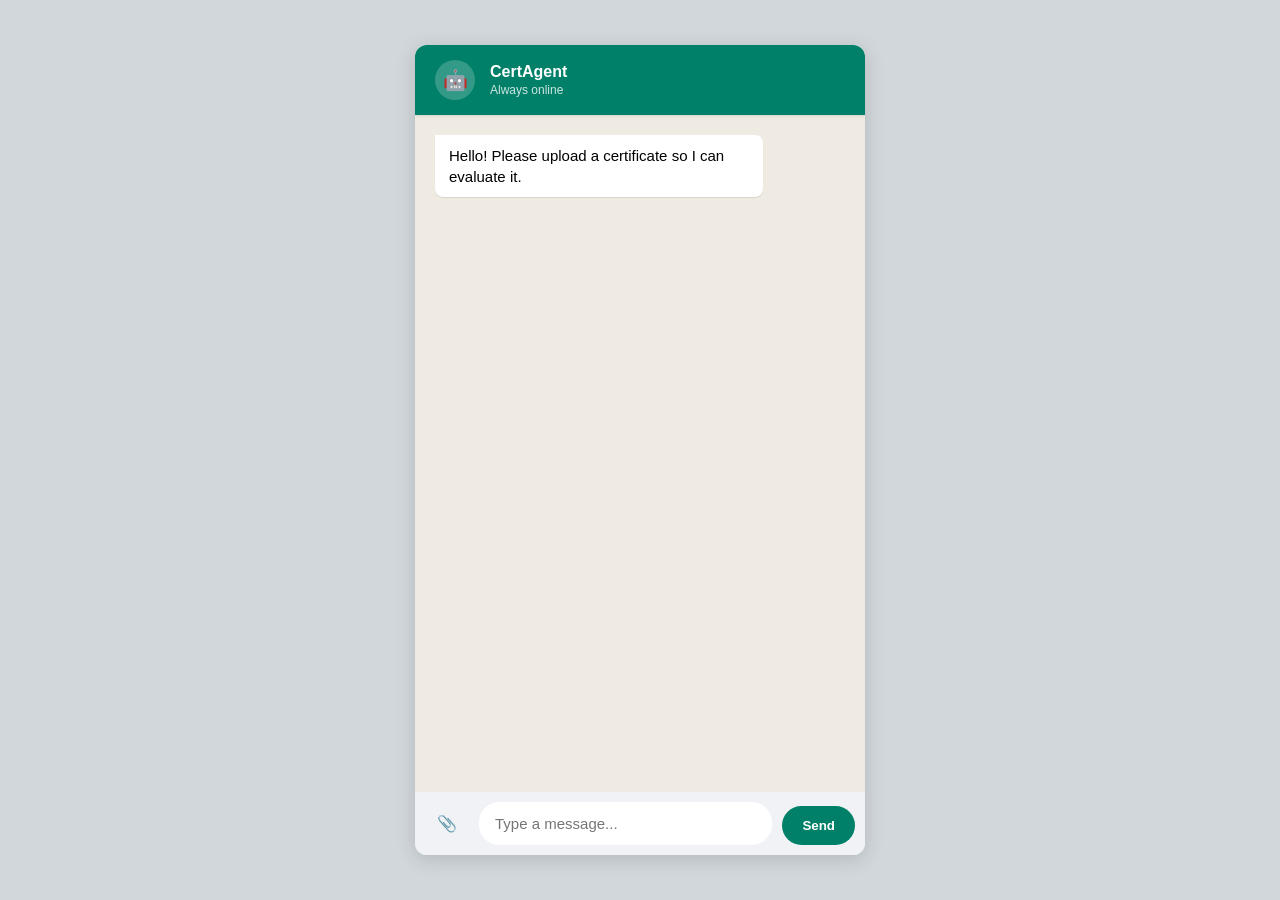
==== templates/index.html @ da837bd7 "updates" ====
<!DOCTYPE html>
<html lang="en">
<head>
    <meta charset="UTF-8">
    <meta name="viewport" content="width=device-width, initial-scale=1.0, maximum-scale=1.0, user-scalable=no">
    <title>CertAgent</title>
    <script src="https://ajax.googleapis.com/ajax/libs/jquery/3.6.0/jquery.min.js"></script>
    <style>
        /* --- 1. GLOBAL & RESET --- */
        * { box-sizing: border-box; margin: 0; padding: 0; outline: none; }
        body {
            font-family: -apple-system, BlinkMacSystemFont, "Segoe UI", Roboto, Helvetica, Arial, sans-serif;
            background-color: #e5ddd5; /* WhatsApp-like muted background */
            display: flex;
            justify-content: center;
            height: 100vh;
            overflow: hidden;
        }

        /* --- 2. RESPONSIVE CONTAINER --- */
        .app-container {
            width: 100%;
            height: 100%;
            background-color: #fff;
            display: flex;
            flex-direction: column;
            position: relative;
        }

        /* Desktop Adjustments */
        @media (min-width: 768px) {
            body { align-items: center; background-color: #d1d7db; }
            .app-container {
                width: 450px;
                height: 90vh;
                border-radius: 12px;
                box-shadow: 0 4px 20px rgba(0,0,0,0.15);
                overflow: hidden;
            }
        }

        /* --- 3. CHAT HEADER --- */
        header {
            background-color: #008069;
            color: white;
            padding: 15px 20px;
            display: flex;
            align-items: center;
            gap: 15px;
            box-shadow: 0 1px 3px rgba(0,0,0,0.1);
            z-index: 10;
        }
        .avatar {
            width: 40px;
            height: 40px;
            background: rgba(255,255,255,0.2);
            border-radius: 50%;
            display: flex;
            align-items: center;
            justify-content: center;
            font-size: 20px;
        }
        .header-info h2 { font-size: 16px; font-weight: 600; }
        .header-info p { font-size: 12px; opacity: 0.8; margin-top: 2px; }

        /* --- 4. CHAT AREA --- */
        #chat-box {
            flex: 1;
            overflow-y: auto;
            padding: 20px;
            background-color: #efeae2; /* Chat pattern bg color */
            background-image: url("https://user-images.githubusercontent.com/15075759/28719144-86dc0f70-73b1-11e7-911d-60d70fcded21.png");
            background-repeat: repeat;
            display: flex;
            flex-direction: column;
            gap: 10px;
        }

        /* Scrollbar Styling */
        #chat-box::-webkit-scrollbar { width: 6px; }
        #chat-box::-webkit-scrollbar-thumb { background-color: rgba(0,0,0,0.2); border-radius: 3px; }

        /* Message Bubbles */
        .message {
            max-width: 80%;
            padding: 10px 14px;
            border-radius: 8px;
            font-size: 15px;
            line-height: 1.4;
            position: relative;
            word-wrap: break-word;
            box-shadow: 0 1px 1px rgba(0,0,0,0.1);
        }

        .user-msg {
            align-self: flex-end;
            background-color: #d9fdd3;
            border-top-right-radius: 0;
        }

        .bot-msg {
            align-self: flex-start;
            background-color: #ffffff;
            border-top-left-radius: 0;
        }

        /* Bold Text Styling */
        .bot-msg strong, .user-msg strong {
            font-weight: 700;
            color: #111;
        }

        /* File Attachment in Chat History */
        .chat-image {
            max-width: 100%;
            border-radius: 6px;
            margin-top: 5px;
            display: block;
            border: 1px solid rgba(0,0,0,0.1);
        }

        /* --- 5. LOADING ANIMATION (ASCII) --- */
        .loading-ascii {
            font-family: monospace;
            letter-spacing: 2px;
            color: #666;
            font-weight: bold;
        }

        /* --- 6. INPUT AREA --- */
        .input-area {
            background: #f0f2f5;
            padding: 10px;
            display: flex;
            flex-direction: column;
            gap: 10px;
        }

        /* Preview Container (Pops up when file selected) */
        #preview-container {
            display: none;
            padding: 10px;
            background: #e9edef;
            border-radius: 8px;
            position: relative;
            animation: slideUp 0.2s ease-out;
        }
        
        @keyframes slideUp {
            from { transform: translateY(10px); opacity: 0; }
            to { transform: translateY(0); opacity: 1; }
        }

        .preview-box {
            display: flex;
            align-items: center;
            gap: 10px;
            background: white;
            padding: 8px;
            border-radius: 6px;
            border: 1px solid #ddd;
        }
        
        .preview-thumb {
            width: 40px;
            height: 40px;
            object-fit: cover;
            border-radius: 4px;
            background: #eee;
        }

        .remove-file {
            margin-left: auto;
            color: #ff4444;
            cursor: pointer;
            font-weight: bold;
            padding: 5px;
        }

        /* Input Controls */
        .controls {
            display: flex;
            gap: 10px;
            align-items: flex-end;
        }

        .file-btn {
            padding: 12px;
            cursor: pointer;
            color: #54656f;
            transition: color 0.2s;
        }
        .file-btn:hover { color: #008069; }

        input[type="text"] {
            flex: 1;
            padding: 12px 15px;
            border-radius: 20px;
            border: 1px solid white;
            background: white;
            font-size: 15px;
        }
        input[type="text"]:focus { border-color: #008069; }

        button.send-btn {
            background: #008069;
            color: white;
            border: none;
            padding: 12px 20px;
            border-radius: 20px;
            font-weight: 600;
            cursor: pointer;
            transition: background 0.2s;
        }
        button.send-btn:hover { background: #006b58; }

    </style>
</head>
<body>

<div class="app-container">
    <header>
        <div class="avatar">🤖</div>
        <div class="header-info">
            <h2>CertAgent</h2>
            <p>Always online</p>
        </div>
    </header>

    <div id="chat-box">
        <div class="message bot-msg">Hello! Please upload a certificate so I can evaluate it.</div>
    </div>

    <div class="input-area">
        <div id="preview-container">
            <div class="preview-box">
                <img id="preview-img" class="preview-thumb" alt="Preview">
                <span id="preview-name" style="font-size: 13px; color: #333; overflow: hidden; white-space: nowrap; max-width: 150px;">filename.jpg</span>
                <span class="remove-file" onclick="clearFile()">✕</span>
            </div>
        </div>

        <form id="chat-form" class="controls">
            <label class="file-btn" title="Attach Certificate">
                📎 <input type="file" id="file-input" accept="image/*,.pdf" style="display: none;">
            </label>
            <input type="text" id="msg-input" placeholder="Type a message..." autocomplete="off">
            <button type="submit" class="send-btn">Send</button>
        </form>
    </div>
</div>

<script>
    const chatBox = document.getElementById('chat-box');
    const fileInput = document.getElementById('file-input');
    const previewContainer = document.getElementById('preview-container');
    const previewImg = document.getElementById('preview-img');
    const previewName = document.getElementById('preview-name');
    let currentFile = null;

    // --- 1. FILE HANDLING ---
    fileInput.addEventListener('change', function(e) {
        if (this.files && this.files[0]) {
            currentFile = this.files[0];
            previewName.textContent = currentFile.name;
            
            // Show preview if image
            const reader = new FileReader();
            reader.onload = function(e) {
                previewImg.src = e.target.result;
            }
            reader.readAsDataURL(currentFile);
            
            previewContainer.style.display = 'block';
        }
    });

    function clearFile() {
        fileInput.value = '';
        currentFile = null;
        previewContainer.style.display = 'none';
    }

    // --- 2. MESSAGE SENDING ---
    document.getElementById('chat-form').addEventListener('submit', async (e) => {
        e.preventDefault();
        const text = document.getElementById('msg-input').value;
        
        if (!text && !currentFile) return;

        // A. Add User Message
        let userHtml = text;
        if (currentFile) {
            // If file attached, show it in chat history
            const objUrl = URL.createObjectURL(currentFile);
            userHtml += `<br><img src="${objUrl}" class="chat-image">`;
        }
        addMessage(userHtml, 'user-msg');

        // Prepare Payload
        const formData = new FormData();
        formData.append('message', text);
        if (currentFile) formData.append('file', currentFile);

        // Clear Inputs
        document.getElementById('msg-input').value = '';
        clearFile();

        // B. Add "Thinking" Animation (The Matrix Effect)
        const loadingId = addLoadingMessage();

        // C. Fetch from Backend
        try {
            const response = await fetch('/chat', { method: 'POST', body: formData });
            const data = await response.json();
            
            // D. Stop Animation & Stream Text
            stopLoadingAndStream(loadingId, data.response);
        } catch (err) {
            stopLoadingAndStream(loadingId, "⚠️ Connection Error. Please try again.");
        }
    });

    // --- 3. UI HELPERS ---

    function addMessage(htmlContent, className) {
        const div = document.createElement('div');
        div.className = `message ${className}`;
        div.innerHTML = htmlContent; // Note: We use innerHTML to support bold tags/images
        chatBox.appendChild(div);
        scrollToBottom();
        return div;
    }

    function scrollToBottom() {
        chatBox.scrollTop = chatBox.scrollHeight;
    }

    // --- 4. ASCII ANIMATION LOGIC ---

    function addLoadingMessage() {
        const id = 'loader-' + Date.now();
        const div = document.createElement('div');
        div.className = 'message bot-msg loading-ascii';
        div.id = id;
        div.textContent = '( ... )'; // Initial state
        chatBox.appendChild(div);
        scrollToBottom();

        // Start Random Char Animation
        const chars = "!@#$%^&*()_+~`|}{[]:;?><,./-=abcdefghijklmnopqrstuvwxyzABCDEFGHIJKLMNOPQRSTUVWXYZ1234567890";
        const interval = setInterval(() => {
            const r1 = chars[Math.floor(Math.random() * chars.length)];
            const r2 = chars[Math.floor(Math.random() * chars.length)];
            const r3 = chars[Math.floor(Math.random() * chars.length)];
            document.getElementById(id).innerHTML = `<strong>${r1}${r2}${r3}</strong>`;
        }, 80); // Fast flicker (80ms)

        // Store interval ID on the element so we can stop it later
        div.dataset.interval = interval;
        return id;
    }

    function stopLoadingAndStream(elementId, finalText) {
        const el = document.getElementById(elementId);
        if (!el) return;

        // Stop the ASCII flicker
        clearInterval(el.dataset.interval);
        el.classList.remove('loading-ascii');
        el.innerHTML = ''; 

        // 2. Format the Text
        // Step A: Handle the specific "**--" pattern
        // We replace "**--" with a Line Break (<br>) and a Bold Start (<strong>)
        // We also remove the actual "--" characters to make it look cleaner
        let parsedText = finalText.replace(/\*\*--(.*?)\*\*/g, '<br><strong>$1</strong>');

        // Step B: Handle any remaining normal bolding (**text**)
        parsedText = parsedText.replace(/\*\*(.*?)\*\*/g, '<strong>$1</strong>');

        // Step C: Handle standard newlines just in case (\n)
        parsedText = parsedText.replace(/\n/g, '<br>');

        // 3. Prepare for Typing Effect
        // We add a space around <br> tags so the splitter treats them as separate "words"
        // This prevents the typewriter from breaking the HTML tags
        parsedText = parsedText.replace(/<br>/g, ' <br> ');

        const words = parsedText.split(' '); 
        
        let i = 0;
        function typeWriter() {
            if (i < words.length) {
                // If the "word" is just a break tag, simple append it without space
                if (words[i] === '<br>') {
                    el.innerHTML += '<br>';
                } else {
                    // Append word + space
                    el.innerHTML += words[i] + ' ';
                }
                
                // Auto-scroll to keep new text visible
                scrollToBottom();
                
                i++;
                // Typing speed (30ms is faster and smoother)
                setTimeout(typeWriter, 30); 
            }
        }
        typeWriter();
    }
</script>

</body>
</html>
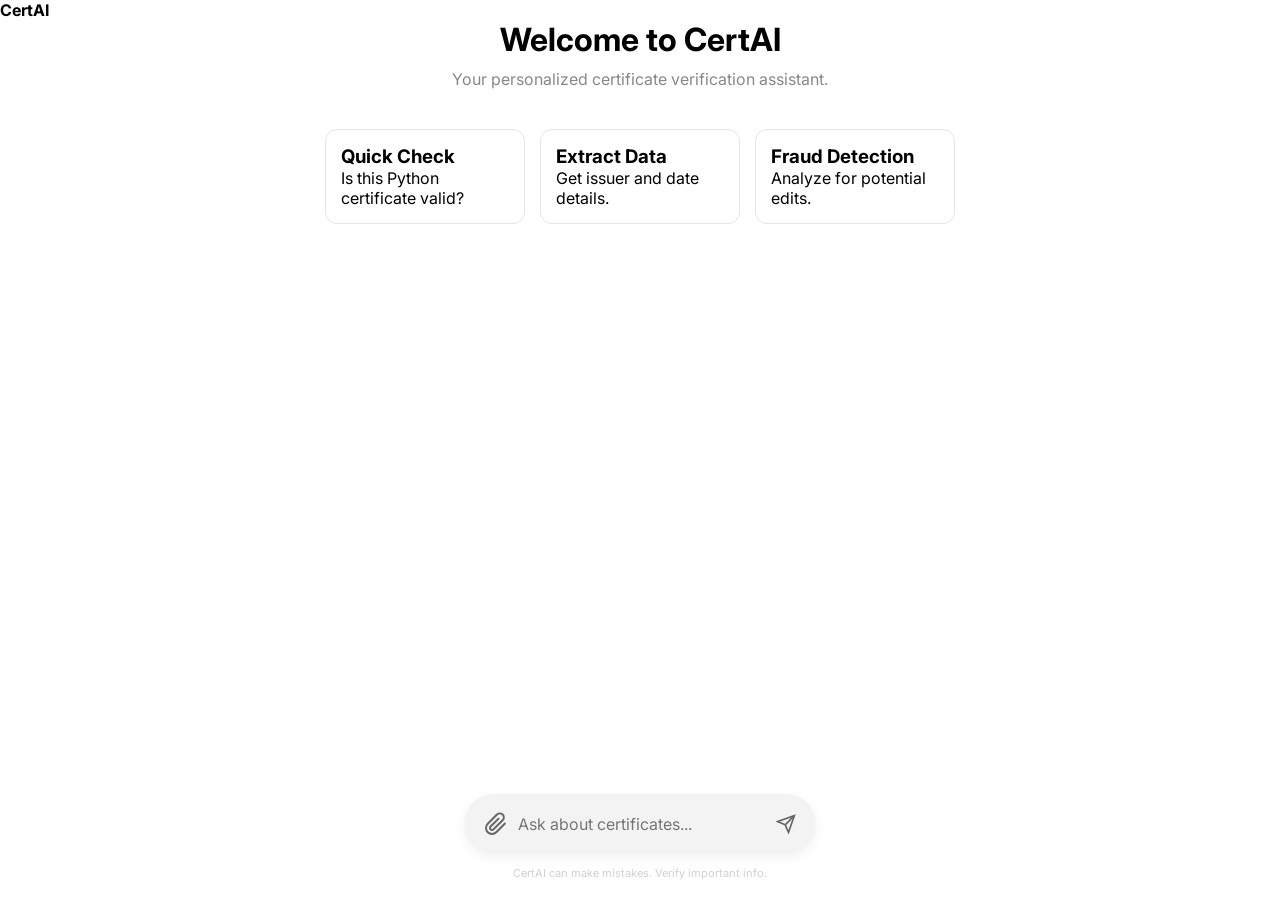
==== commit 078c62d1: "deploying" ====
--- a/templates/index.html
+++ b/templates/index.html
@@ -2,413 +2,189 @@
 <html lang="en">
 <head>
     <meta charset="UTF-8">
-    <meta name="viewport" content="width=device-width, initial-scale=1.0, maximum-scale=1.0, user-scalable=no">
-    <title>CertAgent</title>
+    <meta name="viewport" content="width=device-width, initial-scale=1.0">
+    <title>CertAI</title>
+    <link href="https://fonts.googleapis.com/css2?family=Inter:wght@400;500;600;700&display=swap" rel="stylesheet">
+    <link rel="stylesheet" href="/static/style.css">
     <script src="https://ajax.googleapis.com/ajax/libs/jquery/3.6.0/jquery.min.js"></script>
-    <style>
-        /* --- 1. GLOBAL & RESET --- */
-        * { box-sizing: border-box; margin: 0; padding: 0; outline: none; }
-        body {
-            font-family: -apple-system, BlinkMacSystemFont, "Segoe UI", Roboto, Helvetica, Arial, sans-serif;
-            background-color: #e5ddd5; /* WhatsApp-like muted background */
-            display: flex;
-            justify-content: center;
-            height: 100vh;
-            overflow: hidden;
-        }
-
-        /* --- 2. RESPONSIVE CONTAINER --- */
-        .app-container {
-            width: 100%;
-            height: 100%;
-            background-color: #fff;
-            display: flex;
-            flex-direction: column;
-            position: relative;
-        }
-
-        /* Desktop Adjustments */
-        @media (min-width: 768px) {
-            body { align-items: center; background-color: #d1d7db; }
-            .app-container {
-                width: 450px;
-                height: 90vh;
-                border-radius: 12px;
-                box-shadow: 0 4px 20px rgba(0,0,0,0.15);
-                overflow: hidden;
-            }
-        }
-
-        /* --- 3. CHAT HEADER --- */
-        header {
-            background-color: #008069;
-            color: white;
-            padding: 15px 20px;
-            display: flex;
-            align-items: center;
-            gap: 15px;
-            box-shadow: 0 1px 3px rgba(0,0,0,0.1);
-            z-index: 10;
-        }
-        .avatar {
-            width: 40px;
-            height: 40px;
-            background: rgba(255,255,255,0.2);
-            border-radius: 50%;
-            display: flex;
-            align-items: center;
-            justify-content: center;
-            font-size: 20px;
-        }
-        .header-info h2 { font-size: 16px; font-weight: 600; }
-        .header-info p { font-size: 12px; opacity: 0.8; margin-top: 2px; }
-
-        /* --- 4. CHAT AREA --- */
-        #chat-box {
-            flex: 1;
-            overflow-y: auto;
-            padding: 20px;
-            background-color: #efeae2; /* Chat pattern bg color */
-            background-image: url("https://user-images.githubusercontent.com/15075759/28719144-86dc0f70-73b1-11e7-911d-60d70fcded21.png");
-            background-repeat: repeat;
-            display: flex;
-            flex-direction: column;
-            gap: 10px;
-        }
-
-        /* Scrollbar Styling */
-        #chat-box::-webkit-scrollbar { width: 6px; }
-        #chat-box::-webkit-scrollbar-thumb { background-color: rgba(0,0,0,0.2); border-radius: 3px; }
-
-        /* Message Bubbles */
-        .message {
-            max-width: 80%;
-            padding: 10px 14px;
-            border-radius: 8px;
-            font-size: 15px;
-            line-height: 1.4;
-            position: relative;
-            word-wrap: break-word;
-            box-shadow: 0 1px 1px rgba(0,0,0,0.1);
-        }
-
-        .user-msg {
-            align-self: flex-end;
-            background-color: #d9fdd3;
-            border-top-right-radius: 0;
-        }
-
-        .bot-msg {
-            align-self: flex-start;
-            background-color: #ffffff;
-            border-top-left-radius: 0;
-        }
-
-        /* Bold Text Styling */
-        .bot-msg strong, .user-msg strong {
-            font-weight: 700;
-            color: #111;
-        }
-
-        /* File Attachment in Chat History */
-        .chat-image {
-            max-width: 100%;
-            border-radius: 6px;
-            margin-top: 5px;
-            display: block;
-            border: 1px solid rgba(0,0,0,0.1);
-        }
-
-        /* --- 5. LOADING ANIMATION (ASCII) --- */
-        .loading-ascii {
-            font-family: monospace;
-            letter-spacing: 2px;
-            color: #666;
-            font-weight: bold;
-        }
-
-        /* --- 6. INPUT AREA --- */
-        .input-area {
-            background: #f0f2f5;
-            padding: 10px;
-            display: flex;
-            flex-direction: column;
-            gap: 10px;
-        }
-
-        /* Preview Container (Pops up when file selected) */
-        #preview-container {
-            display: none;
-            padding: 10px;
-            background: #e9edef;
-            border-radius: 8px;
-            position: relative;
-            animation: slideUp 0.2s ease-out;
-        }
-        
-        @keyframes slideUp {
-            from { transform: translateY(10px); opacity: 0; }
-            to { transform: translateY(0); opacity: 1; }
-        }
-
-        .preview-box {
-            display: flex;
-            align-items: center;
-            gap: 10px;
-            background: white;
-            padding: 8px;
-            border-radius: 6px;
-            border: 1px solid #ddd;
-        }
-        
-        .preview-thumb {
-            width: 40px;
-            height: 40px;
-            object-fit: cover;
-            border-radius: 4px;
-            background: #eee;
-        }
-
-        .remove-file {
-            margin-left: auto;
-            color: #ff4444;
-            cursor: pointer;
-            font-weight: bold;
-            padding: 5px;
-        }
-
-        /* Input Controls */
-        .controls {
-            display: flex;
-            gap: 10px;
-            align-items: flex-end;
-        }
-
-        .file-btn {
-            padding: 12px;
-            cursor: pointer;
-            color: #54656f;
-            transition: color 0.2s;
-        }
-        .file-btn:hover { color: #008069; }
-
-        input[type="text"] {
-            flex: 1;
-            padding: 12px 15px;
-            border-radius: 20px;
-            border: 1px solid white;
-            background: white;
-            font-size: 15px;
-        }
-        input[type="text"]:focus { border-color: #008069; }
-
-        button.send-btn {
-            background: #008069;
-            color: white;
-            border: none;
-            padding: 12px 20px;
-            border-radius: 20px;
-            font-weight: 600;
-            cursor: pointer;
-            transition: background 0.2s;
-        }
-        button.send-btn:hover { background: #006b58; }
-
-    </style>
 </head>
 <body>
 
 <div class="app-container">
-    <header>
-        <div class="avatar">🤖</div>
-        <div class="header-info">
-            <h2>CertAgent</h2>
-            <p>Always online</p>
+    
+
+    <main class="main-content">
+        
+        <header class="mobile-header">
+            <strong>CertAI</strong> 
+        </header>
+
+        <div class="content-wrapper">
+            
+            <div id="welcome-screen" class="welcome-container">
+                <h1>Welcome to <span class="gradient-text">CertAI</span></h1>
+                <p class="subtitle">Your personalized certificate verification assistant.</p>
+
+                <div class="suggestion-grid">
+                    <div class="card" onclick="useSuggestion('Is this Python certificate valid?')">
+                        <h3>Quick Check</h3>
+                        <p>Is this Python certificate valid?</p>
+                    </div>
+                    <div class="card" onclick="useSuggestion('Extract the issuer and date from this file.')">
+                        <h3>Extract Data</h3>
+                        <p>Get issuer and date details.</p>
+                    </div>
+                    <div class="card" onclick="useSuggestion('Does this look fake?')">
+                        <h3>Fraud Detection</h3>
+                        <p>Analyze for potential edits.</p>
+                    </div>
+                </div>
+            </div>
+
+            <div id="chat-history" class="chat-history" style="display: none;">
+                </div>
+
+            <div class="input-section">
+                
+                <div id="file-preview" class="file-preview">
+                    <span id="file-name">filename.pdf</span>
+                    <button onclick="clearFile()">×</button>
+                </div>
+
+                <form id="chat-form" class="input-container">
+                    <div class="input-wrapper">
+                        <label class="attach-btn" title="Attach Certificate">
+                            <svg width="24" height="24" viewBox="0 0 24 24" fill="none" stroke="currentColor" stroke-width="2">
+                                <path d="M21.44 11.05l-9.19 9.19a6 6 0 0 1-8.49-8.49l9.19-9.19a4 4 0 0 1 5.66 5.66l-9.2 9.19a2 2 0 0 1-2.83-2.83l8.49-8.48"></path>
+                            </svg>
+                            <input type="file" id="file-input" accept="image/*,.pdf" hidden>
+                        </label>
+
+                        <input type="text" id="msg-input" placeholder="Ask about certificates..." autocomplete="off">
+                        
+                        <button type="submit" class="send-btn">
+                            <svg width="20" height="20" viewBox="0 0 24 24" fill="none" stroke="currentColor" stroke-width="2">
+                                <line x1="22" y1="2" x2="11" y2="13"></line>
+                                <polygon points="22 2 15 22 11 13 2 9 22 2"></polygon>
+                            </svg>
+                        </button>
+                    </div>
+                </form>
+                <p class="disclaimer">CertAI can make mistakes. Verify important info.</p>
+            </div>
+
         </div>
-    </header>
-
-    <div id="chat-box">
-        <div class="message bot-msg">Hello! Please upload a certificate so I can evaluate it.</div>
-    </div>
-
-    <div class="input-area">
-        <div id="preview-container">
-            <div class="preview-box">
-                <img id="preview-img" class="preview-thumb" alt="Preview">
-                <span id="preview-name" style="font-size: 13px; color: #333; overflow: hidden; white-space: nowrap; max-width: 150px;">filename.jpg</span>
-                <span class="remove-file" onclick="clearFile()">✕</span>
-            </div>
-        </div>
-
-        <form id="chat-form" class="controls">
-            <label class="file-btn" title="Attach Certificate">
-                📎 <input type="file" id="file-input" accept="image/*,.pdf" style="display: none;">
-            </label>
-            <input type="text" id="msg-input" placeholder="Type a message..." autocomplete="off">
-            <button type="submit" class="send-btn">Send</button>
-        </form>
-    </div>
+    </main>
 </div>
 
 <script>
-    const chatBox = document.getElementById('chat-box');
+    const welcomeScreen = document.getElementById('welcome-screen');
+    const chatHistory = document.getElementById('chat-history');
     const fileInput = document.getElementById('file-input');
-    const previewContainer = document.getElementById('preview-container');
-    const previewImg = document.getElementById('preview-img');
-    const previewName = document.getElementById('preview-name');
+    const filePreview = document.getElementById('file-preview');
+    const msgInput = document.getElementById('msg-input');
     let currentFile = null;
 
-    // --- 1. FILE HANDLING ---
+    // --- 1. HANDLE SUGGESTIONS ---
+    function useSuggestion(text) {
+        msgInput.value = text;
+        msgInput.focus();
+    }
+    const fileNameSpan = document.getElementById('file-name');
+
+    // 1. When a file is selected -> Show the container (Button + Name)
     fileInput.addEventListener('change', function(e) {
         if (this.files && this.files[0]) {
             currentFile = this.files[0];
-            previewName.textContent = currentFile.name;
             
-            // Show preview if image
-            const reader = new FileReader();
-            reader.onload = function(e) {
-                previewImg.src = e.target.result;
-            }
-            reader.readAsDataURL(currentFile);
+            // Update text
+            fileNameSpan.textContent = currentFile.name;
             
-            previewContainer.style.display = 'block';
+            // Add class to make the whole div (and button) appear
+            filePreview.classList.add('show');
         }
     });
 
+    // 2. When 'X' is clicked -> Hide everything
     function clearFile() {
-        fileInput.value = '';
+        // Reset input value so same file can be selected again if needed
+        fileInput.value = ''; 
         currentFile = null;
-        previewContainer.style.display = 'none';
+        
+        // Clear text (optional, but good for cleanup)
+        fileNameSpan.textContent = ""; 
+        
+        // Remove class to hide the whole div (and button)
+        filePreview.classList.remove('show');
     }
 
-    // --- 2. MESSAGE SENDING ---
+    // --- 3. SUBMIT LOGIC ---
     document.getElementById('chat-form').addEventListener('submit', async (e) => {
         e.preventDefault();
-        const text = document.getElementById('msg-input').value;
-        
+        const text = msgInput.value;
         if (!text && !currentFile) return;
 
-        // A. Add User Message
+        // UI Transition: Hide Welcome, Show Chat
+        welcomeScreen.style.display = 'none';
+        chatHistory.style.display = 'flex';
+
+        // Add User Message
         let userHtml = text;
-        if (currentFile) {
-            // If file attached, show it in chat history
-            const objUrl = URL.createObjectURL(currentFile);
-            userHtml += `<br><img src="${objUrl}" class="chat-image">`;
-        }
-        addMessage(userHtml, 'user-msg');
+        if (currentFile) userHtml += `<br><small>📎 ${currentFile.name}</small>`;
+        addMessage(userHtml, 'user');
 
-        // Prepare Payload
+        // Prepare Data
         const formData = new FormData();
         formData.append('message', text);
         if (currentFile) formData.append('file', currentFile);
 
         // Clear Inputs
-        document.getElementById('msg-input').value = '';
+        msgInput.value = '';
         clearFile();
 
-        // B. Add "Thinking" Animation (The Matrix Effect)
-        const loadingId = addLoadingMessage();
+        // Loading State
+        const loaderId = addLoader();
 
-        // C. Fetch from Backend
         try {
             const response = await fetch('/chat', { method: 'POST', body: formData });
             const data = await response.json();
-            
-            // D. Stop Animation & Stream Text
-            stopLoadingAndStream(loadingId, data.response);
+            stopLoader(loaderId, data.response);
         } catch (err) {
-            stopLoadingAndStream(loadingId, "⚠️ Connection Error. Please try again.");
+            stopLoader(loaderId, "⚠️ Error connecting to server.");
         }
     });
 
-    // --- 3. UI HELPERS ---
-
-    function addMessage(htmlContent, className) {
+    // --- 4. HELPERS ---
+    function addMessage(html, sender) {
         const div = document.createElement('div');
-        div.className = `message ${className}`;
-        div.innerHTML = htmlContent; // Note: We use innerHTML to support bold tags/images
-        chatBox.appendChild(div);
-        scrollToBottom();
-        return div;
+        div.className = `message ${sender}`;
+        div.innerHTML = sender === 'bot' ? 
+            `<div class="bot-icon">✳️</div><div class="msg-content">${html}</div>` : 
+            `<div class="msg-content">${html}</div>`;
+        chatHistory.appendChild(div);
+        chatHistory.scrollTop = chatHistory.scrollHeight;
     }
 
-    function scrollToBottom() {
-        chatBox.scrollTop = chatBox.scrollHeight;
-    }
-
-    // --- 4. ASCII ANIMATION LOGIC ---
-
-    function addLoadingMessage() {
+    function addLoader() {
         const id = 'loader-' + Date.now();
         const div = document.createElement('div');
-        div.className = 'message bot-msg loading-ascii';
-        div.id = id;
-        div.textContent = '( ... )'; // Initial state
-        chatBox.appendChild(div);
-        scrollToBottom();
-
-        // Start Random Char Animation
-        const chars = "!@#$%^&*()_+~`|}{[]:;?><,./-=abcdefghijklmnopqrstuvwxyzABCDEFGHIJKLMNOPQRSTUVWXYZ1234567890";
-        const interval = setInterval(() => {
-            const r1 = chars[Math.floor(Math.random() * chars.length)];
-            const r2 = chars[Math.floor(Math.random() * chars.length)];
-            const r3 = chars[Math.floor(Math.random() * chars.length)];
-            document.getElementById(id).innerHTML = `<strong>${r1}${r2}${r3}</strong>`;
-        }, 80); // Fast flicker (80ms)
-
-        // Store interval ID on the element so we can stop it later
-        div.dataset.interval = interval;
+        div.className = 'message bot';
+        div.innerHTML = `<div class="bot-icon">✳️</div><div class="msg-content" id="${id}"><span class="thinking">Thinking...</span></div>`;
+        chatHistory.appendChild(div);
+        chatHistory.scrollTop = chatHistory.scrollHeight;
         return id;
     }
 
-    function stopLoadingAndStream(elementId, finalText) {
-        const el = document.getElementById(elementId);
-        if (!el) return;
-
-        // Stop the ASCII flicker
-        clearInterval(el.dataset.interval);
-        el.classList.remove('loading-ascii');
-        el.innerHTML = ''; 
-
-        // 2. Format the Text
-        // Step A: Handle the specific "**--" pattern
-        // We replace "**--" with a Line Break (<br>) and a Bold Start (<strong>)
-        // We also remove the actual "--" characters to make it look cleaner
-        let parsedText = finalText.replace(/\*\*--(.*?)\*\*/g, '<br><strong>$1</strong>');
-
-        // Step B: Handle any remaining normal bolding (**text**)
-        parsedText = parsedText.replace(/\*\*(.*?)\*\*/g, '<strong>$1</strong>');
-
-        // Step C: Handle standard newlines just in case (\n)
-        parsedText = parsedText.replace(/\n/g, '<br>');
-
-        // 3. Prepare for Typing Effect
-        // We add a space around <br> tags so the splitter treats them as separate "words"
-        // This prevents the typewriter from breaking the HTML tags
-        parsedText = parsedText.replace(/<br>/g, ' <br> ');
-
-        const words = parsedText.split(' '); 
+    function stopLoader(id, text) {
+        const el = document.getElementById(id);
+        if(!el) return;
         
-        let i = 0;
-        function typeWriter() {
-            if (i < words.length) {
-                // If the "word" is just a break tag, simple append it without space
-                if (words[i] === '<br>') {
-                    el.innerHTML += '<br>';
-                } else {
-                    // Append word + space
-                    el.innerHTML += words[i] + ' ';
-                }
-                
-                // Auto-scroll to keep new text visible
-                scrollToBottom();
-                
-                i++;
-                // Typing speed (30ms is faster and smoother)
-                setTimeout(typeWriter, 30); 
-            }
-        }
-        typeWriter();
+        // Simple Markdown Parser
+        let parsed = text
+            .replace(/\*\*(.*?)\*\*/g, '<strong>$1</strong>')
+            .replace(/\n/g, '<br>');
+            
+        el.innerHTML = parsed;
     }
 </script>
 
--- a/static/style.css
+++ b/static/style.css
@@ -0,0 +1,185 @@
+/* --- RESET & GLOBAL --- */
+:root {
+    --sidebar-bg: #f9f9f9;
+    --main-bg: #ffffff;
+    --border-color: #e5e5e5;
+    --input-bg: #f3f3f3;
+}
+
+* { box-sizing: border-box; margin: 0; padding: 0; font-family: 'Inter', sans-serif; }
+
+html, body {
+    height: 100%; /* Critical for full height */
+    width: 100%;
+    overflow: hidden; /* Prevent body scroll, handle it in sub-containers */
+}
+
+/* --- THE LAYOUT CONTAINER (20/80 Split) --- */
+.app-container {
+    display: flex;        /* This aligns Sidebar and Main side-by-side */
+    width: 100vw;
+    height: 100vh;        /* Forces full screen height */
+}
+
+/* --- 1. SIDEBAR (20%) --- */
+.sidebar {
+    width: 20%;           /* Exactly 20% width */
+    min-width: 250px;     /* Don't let it get too small */
+    height: 100%;         /* Full height */
+    background: var(--sidebar-bg);
+    border-right: 1px solid var(--border-color);
+    display: flex;
+    flex-direction: column;
+    padding: 20px;
+}
+
+/* Sidebar Elements */
+.brand { font-weight: 600; font-size: 18px; display: flex; align-items: center; gap: 10px; margin-bottom: 30px; }
+.new-chat-btn {
+    width: 100%; padding: 12px; border-radius: 30px; border: 1px solid var(--border-color);
+    background: white; cursor: pointer; display: flex; align-items: center; justify-content: center; gap: 10px;
+    font-size: 14px; margin-bottom: 20px; box-shadow: 0 2px 5px rgba(0,0,0,0.05);
+}
+.new-chat-btn:hover { background: #f0f0f0; }
+
+.nav-links { flex: 1; } /* Pushes footer down */
+.nav-links a {
+    display: flex; align-items: center; gap: 10px; padding: 10px;
+    text-decoration: none; color: #555; border-radius: 8px; margin-bottom: 5px; font-size: 14px;
+}
+.nav-links a:hover, .nav-links a.active { background: #e5e5e5; color: black; }
+
+.sidebar-footer { margin-top: auto; }
+.user-profile { display: flex; align-items: center; gap: 10px; font-size: 14px; padding-top: 15px; border-top: 1px solid #eee; }
+.avatar { width: 32px; height: 32px; background: #ddd; border-radius: 50%; display: flex; align-items: center; justify-content: center; }
+
+
+/* --- 2. MAIN CONTENT (80%) --- */
+.main-content {
+    flex: 1;              /* Takes remaining space (approx 80%) */
+    height: 100%;         /* Full height */
+    display: flex;
+    flex-direction: column;
+    background: var(--main-bg);
+    position: relative;
+}
+
+/* A. Chat History Area (Scrollable) */
+.chat-history {
+    flex: 1;              /* Takes all available vertical space */
+    overflow-y: auto;     /* Enables scrolling ONLY here */
+    padding: 40px 10%;    /* Centered content padding */
+    display: flex;
+    flex-direction: column;
+    gap: 20px;
+    padding-bottom: 120px; /* Space for input bar */
+}
+
+/* B. Welcome Screen (Centered) */
+.welcome-container {
+    flex: 1;
+    display: flex;
+    flex-direction: column;
+    align-items: center;
+    justify-content: center;
+    text-align: center;
+    padding-bottom: 100px;
+}
+h1 { font-size: 32px; margin-bottom: 10px; }
+.subtitle { color: #888; margin-bottom: 40px; }
+
+/* Suggestion Cards */
+.suggestion-grid { display: flex; gap: 15px; justify-content: center; flex-wrap: wrap; }
+.card {
+    border: 1px solid var(--border-color); border-radius: 12px; padding: 15px;
+    width: 200px; text-align: left; cursor: pointer; transition: 0.2s;
+}
+.card:hover { background: #f9f9f9; transform: translateY(-2px); }
+
+/* C. Input Section (Fixed Bottom) */
+.input-section {
+    width: 100%;
+    padding: 20px;
+    background: linear-gradient(to top, white 80%, rgba(255,255,255,0));
+    display: flex;
+    flex-direction: column;
+    align-items: center;
+    position: absolute;   /* Stick to bottom overlay */
+    bottom: 0;
+}
+
+.input-wrapper {
+    width: 100%;
+    max-width: 700px;
+    background: var(--input-bg);
+    border-radius: 30px; /* Rounded pill shape */
+    padding: 10px 20px;
+    display: flex;
+    align-items: center;
+    gap: 10px;
+    box-shadow: 0 4px 12px rgba(0,0,0,0.05);
+}
+
+#msg-input {
+    flex: 1; background: transparent; border: none; font-size: 16px; outline: none; padding: 10px 0;
+}
+.attach-btn, .send-btn {
+    background: none; border: none; cursor: pointer; color: #666; display: flex; align-items: center;
+}
+.attach-btn:hover, .send-btn:hover { color: black; }
+
+/* Messages */
+.message { display: flex; gap: 15px; line-height: 1.5; max-width: 80%; }
+.message.user { align-self: flex-end; flex-direction: row-reverse; }
+.message.user .msg-content { background: #f3f3f3; }
+.msg-content { background: transparent; padding: 10px 15px; border-radius: 12px; }
+
+.file-preview {
+    display: none; 
+    align-items: center;
+    gap: 10px;
+    background: #e8f0fe;
+    color: #1967d2;
+    padding: 8px 12px;
+    border-radius: 8px;
+    font-size: 13px;
+    width: fit-content;
+    margin-bottom: 10px;
+}
+
+/* Visible only when this class is added */
+.file-preview.show {
+    display: flex; 
+}
+
+/* The X Button styling */
+.file-preview button {
+    background: none;
+    border: none;
+    color: #1967d2;
+    cursor: pointer;
+    font-weight: bold;
+    font-size: 16px;
+    line-height: 1;
+    padding: 0 5px;
+}
+.file-preview button:hover {
+    color: #d93025; /* Red on hover */
+}
+
+.disclaimer {
+    font-size: 11px;          /* Very small text */
+    color: #b3b3b3;           /* Light grey to blend with white background */
+    text-align: center;       /* Centered below input */
+    margin-top: 12px;         /* Spacing from the input box */
+    opacity: 0.6;             /* Transparency makes it look "faded" */
+    pointer-events: none;     /* Optional: makes it unclickable/passive */
+}
+
+/* Responsive Mobile Override */
+@media (max-width: 768px) {
+    .app-container { flex-direction: column; }
+    .sidebar { display: none; } /* Hide sidebar on mobile for now */
+    .main-content { width: 100%; }
+    .chat-history { padding: 20px; }
+}
